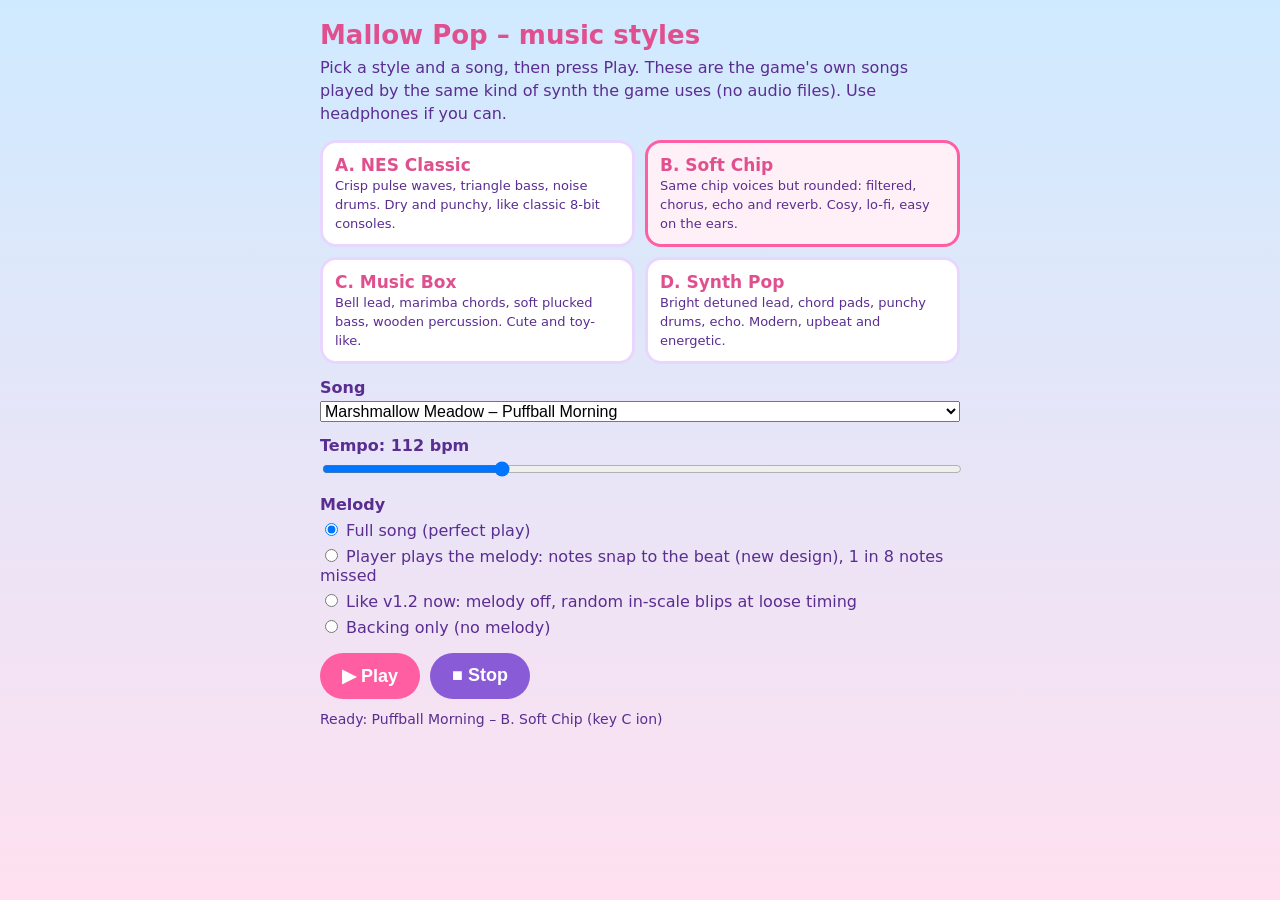
==== styles.html @ eaecdd63 "Mallow Pop playable build" ====
<!doctype html>
<html lang="en">
<head>
<meta charset="utf-8">
<meta name="viewport" content="width=device-width,initial-scale=1">
<title>Mallow Pop – music style preview</title>
<style>
  body { margin: 0; font-family: system-ui, sans-serif; background: linear-gradient(#cfeaff, #ffe0f0); color: #5a2d91; min-height: 100vh; }
  main { max-width: 640px; margin: 0 auto; padding: 20px 16px 40px; }
  h1 { color: #e0508f; margin: 0 0 4px; font-size: 26px; }
  p { margin: 6px 0 14px; line-height: 1.45; }
  .styles { display: grid; grid-template-columns: 1fr 1fr; gap: 10px; }
  .st { background: #fff; border: 3px solid #e9d6ff; border-radius: 16px; padding: 12px; cursor: pointer; }
  .st.on { border-color: #ff5fa2; background: #fff0f7; }
  .st b { display: block; font-size: 17px; color: #e0508f; }
  .st span { font-size: 13px; }
  label { display: block; margin: 14px 0 4px; font-weight: 700; }
  select, input[type=range] { width: 100%; font-size: 16px; }
  .row { display: flex; gap: 10px; margin-top: 16px; flex-wrap: wrap; }
  button { font-size: 18px; font-weight: 800; border: 0; border-radius: 99px; padding: 12px 22px; color: #fff; background: #ff5fa2; cursor: pointer; }
  button.alt { background: #8a5bd6; }
  .modes { display: flex; flex-direction: column; gap: 6px; margin-top: 6px; }
  .modes label { font-weight: 400; margin: 0; }
  #now { margin-top: 12px; font-size: 14px; min-height: 1.4em; }
  @media (max-width: 480px) { .styles { grid-template-columns: 1fr; } }
</style>
</head>
<body>
<main>
  <h1>Mallow Pop – music styles</h1>
  <p>Pick a style and a song, then press Play. These are the game's own songs played by the same kind of synth the game uses (no audio files). Use headphones if you can.</p>
  <div class="styles" id="styles"></div>

  <label for="song">Song</label>
  <select id="song"></select>

  <label for="bpm">Tempo: <span id="bpmv">112</span> bpm</label>
  <input id="bpm" type="range" min="90" max="170" step="2" value="112">

  <label>Melody</label>
  <div class="modes">
    <label><input type="radio" name="mode" value="full" checked> Full song (perfect play)</label>
    <label><input type="radio" name="mode" value="player"> Player plays the melody: notes snap to the beat (new design), 1 in 8 notes missed</label>
    <label><input type="radio" name="mode" value="old"> Like v1.2 now: melody off, random in-scale blips at loose timing</label>
    <label><input type="radio" name="mode" value="backing"> Backing only (no melody)</label>
  </div>

  <div class="row">
    <button id="play">▶ Play</button>
    <button id="stop" class="alt">■ Stop</button>
  </div>
  <div id="now"></div>
</main>
<script>window.MP = window.MP || {};</script>
<script src="js/songs.js"></script>
<script>
(function () {
  var STYLES = [
    { id: 'nes', name: 'A. NES Classic', desc: 'Crisp pulse waves, triangle bass, noise drums. Dry and punchy, like classic 8-bit consoles.' },
    { id: 'soft', name: 'B. Soft Chip', desc: 'Same chip voices but rounded: filtered, chorus, echo and reverb. Cosy, lo-fi, easy on the ears.' },
    { id: 'box', name: 'C. Music Box', desc: 'Bell lead, marimba chords, soft plucked bass, wooden percussion. Cute and toy-like.' },
    { id: 'pop', name: 'D. Synth Pop', desc: 'Bright detuned lead, chord pads, punchy drums, echo. Modern, upbeat and energetic.' }
  ];
  var style = 'soft', ctx = null, master, dry, revSend, echoSend, timer = null, step = 0, nextT = 0, song = null, playing = false;

  function $(id) { return document.getElementById(id); }
  function midi(n) { return 440 * Math.pow(2, (n - 69) / 12); }
  function mode() { var r = document.querySelector('input[name=mode]:checked'); return r ? r.value : 'full'; }

  STYLES.forEach(function (s) {
    var d = document.createElement('div');
    d.className = 'st' + (s.id === style ? ' on' : '');
    d.innerHTML = '<b></b><span></span>';
    d.querySelector('b').textContent = s.name; d.querySelector('span').textContent = s.desc;
    d.onclick = function () { style = s.id; [].forEach.call(document.querySelectorAll('.st'), function (e) { e.classList.remove('on'); }); d.classList.add('on'); info(); };
    $('styles').appendChild(d);
  });
  var ZN = ['Marshmallow Meadow', 'Candy Clouds', 'Jelly Lake', 'Sprinkle Sky', 'Starlight Sundae', 'Rainbow Road'];
  MP.songs.list.forEach(function (s, i) {
    var o = document.createElement('option'); o.value = i; o.textContent = ZN[s.zone] + ' – ' + s.name; $('song').appendChild(o);
  });
  $('bpm').oninput = function () { $('bpmv').textContent = this.value; };

  function ensure() {
    if (ctx) return;
    ctx = new (window.AudioContext || window.webkitAudioContext)();
    master = ctx.createGain(); master.gain.value = 0.5;
    var comp = ctx.createDynamicsCompressor(); comp.threshold.value = -14; comp.ratio.value = 4;
    master.connect(comp); comp.connect(ctx.destination);
    var an = ctx.createAnalyser(); an.fftSize = 2048; comp.connect(an); window.__meter = function () { var b = new Float32Array(an.fftSize); an.getFloatTimeDomainData(b); var r = 0, pk = 0; for (var i = 0; i < b.length; i++) { r += b[i] * b[i]; pk = Math.max(pk, Math.abs(b[i])); } return [Math.sqrt(r / b.length), pk]; };
    dry = ctx.createGain(); dry.connect(master);
    // reverb: generated impulse response
    var len = ctx.sampleRate * 2.2, ir = ctx.createBuffer(2, len, ctx.sampleRate);
    for (var c = 0; c < 2; c++) { var ch = ir.getChannelData(c); for (var i = 0; i < len; i++) ch[i] = (Math.random() * 2 - 1) * Math.pow(1 - i / len, 3); }
    var conv = ctx.createConvolver(); conv.buffer = ir;
    revSend = ctx.createGain(); revSend.connect(conv); var rg = ctx.createGain(); rg.gain.value = 0.55; conv.connect(rg); rg.connect(master);
    // echo
    echoSend = ctx.createGain();
    var dl = ctx.createDelay(1), fb = ctx.createGain(), lp = ctx.createBiquadFilter();
    lp.type = 'lowpass'; lp.frequency.value = 3000; fb.gain.value = 0.32;
    echoSend.connect(dl); dl.connect(lp); lp.connect(fb); fb.connect(dl); lp.connect(master);
    echoSend.dl = dl;
  }

  var pulseCache = {};
  function pulse(duty) {
    if (pulseCache[duty]) return pulseCache[duty];
    var n = 32, re = new Float32Array(n), im = new Float32Array(n);
    // Fourier series of a pulse wave with the given duty cycle
    for (var k = 1; k < n; k++) { re[k] = Math.sin(2 * Math.PI * k * duty) / (k * Math.PI); im[k] = (1 - Math.cos(2 * Math.PI * k * duty)) / (k * Math.PI); }
    return (pulseCache[duty] = ctx.createPeriodicWave(re, im));
  }
  function sends(node, rev, echo) {
    node.connect(dry);
    if (rev) { var a = ctx.createGain(); a.gain.value = rev; node.connect(a); a.connect(revSend); }
    if (echo) { var b = ctx.createGain(); b.gain.value = echo; node.connect(b); b.connect(echoSend); }
  }
  function osc(type, f, t, dur, vol, o) {
    o = o || {};
    var g = ctx.createGain(), s = ctx.createOscillator(), out = g;
    if (type.duty) s.setPeriodicWave(pulse(type.duty)); else s.type = type;
    s.frequency.setValueAtTime(f, t);
    if (o.slide) s.frequency.exponentialRampToValueAtTime(o.slide, t + (o.slideT || dur));
    if (o.detune) s.detune.value = o.detune;
    if (o.vib) { var l = ctx.createOscillator(), lg = ctx.createGain(); l.frequency.value = 5.5; lg.gain.value = f * o.vib; l.connect(lg); lg.connect(s.frequency); l.start(t + 0.12); l.stop(t + dur + 0.3); }
    var a = o.att || 0.005, r = o.rel || 0.05, sus = o.sus != null ? o.sus : 1;
    g.gain.setValueAtTime(0.0001, t);
    g.gain.linearRampToValueAtTime(vol, t + a);
    if (o.decay) g.gain.exponentialRampToValueAtTime(Math.max(0.0001, vol * sus), t + a + o.decay);
    g.gain.setValueAtTime(Math.max(0.0001, vol * (o.decay ? sus : 1)), t + Math.max(a, dur));
    g.gain.exponentialRampToValueAtTime(0.0001, t + Math.max(a, dur) + r);
    if (o.lp) { var f2 = ctx.createBiquadFilter(); f2.type = 'lowpass'; f2.frequency.setValueAtTime(o.lp, t); if (o.lpEnd) f2.frequency.exponentialRampToValueAtTime(o.lpEnd, t + dur); f2.Q.value = o.q || 0.7; g.connect(f2); out = f2; }
    s.connect(g); s.start(t); s.stop(t + Math.max(a, dur) + r + 0.05);
    return out;
  }
  var noiseBuf = null;
  function noise(t, dur, vol, f, type, rev) {
    if (!noiseBuf) { noiseBuf = ctx.createBuffer(1, ctx.sampleRate, ctx.sampleRate); var d = noiseBuf.getChannelData(0); for (var i = 0; i < d.length; i++) d[i] = Math.random() * 2 - 1; }
    var s = ctx.createBufferSource(), g = ctx.createGain(), fl = ctx.createBiquadFilter();
    s.buffer = noiseBuf; fl.type = type || 'highpass'; fl.frequency.value = f;
    g.gain.setValueAtTime(vol, t); g.gain.exponentialRampToValueAtTime(0.0001, t + dur);
    s.connect(fl); fl.connect(g); sends(g, rev || 0, 0); s.start(t, Math.random() * 0.5); s.stop(t + dur + 0.02);
  }
  function fm(f, t, dur, vol, ratio, index, rev, echo) {
    var c = ctx.createOscillator(), m = ctx.createOscillator(), mg = ctx.createGain(), g = ctx.createGain();
    c.type = 'sine'; m.type = 'sine'; c.frequency.value = f; m.frequency.value = f * ratio;
    mg.gain.setValueAtTime(f * index, t); mg.gain.exponentialRampToValueAtTime(f * 0.05, t + dur);
    m.connect(mg); mg.connect(c.frequency);
    g.gain.setValueAtTime(0.0001, t); g.gain.linearRampToValueAtTime(vol, t + 0.004); g.gain.exponentialRampToValueAtTime(0.0001, t + dur);
    c.connect(g); sends(g, rev, echo);
    c.start(t); m.start(t); c.stop(t + dur + 0.05); m.stop(t + dur + 0.05);
  }

  // one voice per role and style
  function lead(n, t, d) {
    var f = midi(n);
    if (style === 'nes') sends(osc({ duty: 0.25 }, f, t, d * 0.9, 0.16, { vib: 0.004, rel: 0.03 }), 0, 0);
    else if (style === 'soft') {
      var a = osc({ duty: 0.5 }, f, t, d * 0.95, 0.12, { att: 0.02, vib: 0.006, lp: 2400, rel: 0.12 });
      var b = osc({ duty: 0.5 }, f, t, d * 0.95, 0.06, { att: 0.02, detune: 9, lp: 2400, rel: 0.12 });
      sends(a, 0.35, 0.22); sends(b, 0.35, 0.22);
    } else if (style === 'box') { fm(f * 2, t, Math.max(0.9, d * 1.5), 0.17, 3.5, 2.2, 0.45, 0.2); fm(f * 4, t, 0.35, 0.03, 1, 1, 0.3, 0); }
    else {
      sends(osc('sawtooth', f, t, d * 0.9, 0.07, { detune: -8, att: 0.01, lp: 4500, lpEnd: 1800, rel: 0.1, vib: 0.004 }), 0.3, 0.3);
      sends(osc('sawtooth', f, t, d * 0.9, 0.07, { detune: 8, att: 0.01, lp: 4500, lpEnd: 1800, rel: 0.1 }), 0.3, 0.3);
    }
  }
  function bass(n, t, d) {
    var f = midi(n);
    if (style === 'nes') sends(osc('triangle', f, t, d * 0.9, 0.3, { rel: 0.02 }), 0, 0);
    else if (style === 'soft') { sends(osc('triangle', f, t, d * 0.9, 0.28, { att: 0.01, rel: 0.08 }), 0.08, 0); sends(osc('sine', f / 2, t, d * 0.9, 0.18, { att: 0.01, rel: 0.08 }), 0, 0); }
    else if (style === 'box') sends(osc('sine', f, t, Math.min(d, 0.5), 0.36, { decay: 0.35, sus: 0.2, rel: 0.12 }), 0.15, 0);
    else { sends(osc({ duty: 0.5 }, f, t, d * 0.8, 0.12, { lp: 900, rel: 0.04 }), 0, 0); sends(osc('sine', f / 2, t, d * 0.8, 0.2, { rel: 0.04 }), 0, 0); }
  }
  function arp(n, t, d) {
    var f = midi(n);
    if (style === 'nes') sends(osc({ duty: 0.125 }, f, t, d * 0.7, 0.045, { rel: 0.02 }), 0, 0);
    else if (style === 'soft') sends(osc('triangle', f, t, d * 0.8, 0.05, { att: 0.005, lp: 3000, rel: 0.08 }), 0.4, 0.15);
    else if (style === 'box') fm(f, t, 0.45, 0.07, 4, 1.2, 0.35, 0);
    else sends(osc({ duty: 0.25 }, f, t, d * 0.6, 0.035, { lp: 3500, rel: 0.05 }), 0.25, 0.3);
  }
  function pad(pcs, root, t, dur) {
    if (style !== 'pop' && style !== 'soft') return;
    pcs.forEach(function (pc) {
      var f = midi(48 + ((pc + 12) % 12) + 12);
      if (style === 'pop') sends(osc('sawtooth', f, t, dur, 0.025, { att: 0.25, lp: 1600, rel: 0.4, detune: 6 }), 0.5, 0);
      else sends(osc('triangle', f, t, dur, 0.03, { att: 0.3, rel: 0.5 }), 0.6, 0);
    });
  }
  function drums(d, t, big) {
    var v = style === 'box' ? 0.6 : style === 'soft' ? 0.75 : 1;
    if (d & 1) {
      if (style === 'box') sends(osc('sine', 120, t, 0.12, 0.35, { slide: 60, slideT: 0.1 }), 0.1, 0);
      else sends(osc('sine', style === 'pop' ? 160 : 150, t, 0.16, 0.8 * v, { slide: 42, slideT: 0.14 }), 0, 0);
    }
    if (d & 2) {
      if (style === 'box') { sends(osc('sine', 820, t, 0.06, 0.12, { slide: 600, slideT: 0.05 }), 0.2, 0); noise(t, 0.05, 0.06, 3000, 'bandpass', 0.2); }
      else { noise(t, 0.13, 0.28 * v, style === 'pop' ? 1600 : 2200, 'highpass', style === 'nes' ? 0 : 0.3); sends(osc('triangle', 190, t, 0.07, 0.2 * v, { slide: 140 }), 0, 0); }
    }
    if (d & 4) noise(t, style === 'box' ? 0.03 : 0.035, (style === 'box' ? 0.04 : 0.08) * v, style === 'box' ? 6000 : 8000, 'highpass', 0);
    if (d & 8) noise(t, 0.14, 0.07 * v, 7000, 'highpass', 0.1);
    if ((d & 16) && big) noise(t, 0.6, 0.08 * v, 5000, 'highpass', 0.4);
  }

  var rng = 1;
  function rnd() { rng = (rng * 16807) % 2147483647; return rng / 2147483647; }
  function schedule() {
    var bpm = +$('bpm').value, sp = 60 / bpm / 4, m = mode();
    echoSend.dl.delayTime.value = sp * 3;
    while (nextT < ctx.currentTime + 0.15) {
      var i = step % song.steps, t = nextT, s = song;
      if (i % 8 === 0) { var ci = Math.floor(i / 8); if (s.chordPcs[ci]) pad(s.chordPcs[ci], s.tonic, t, sp * 8 * 0.98); }
      if (s.bass[i]) bass(s.bass[i], t, s.bassDur[i] * sp);
      if (s.arp[i]) arp(s.arp[i], t, s.arpDur[i] * sp);
      if (s.drum[i]) drums(s.drum[i], t, i % 64 === 0);
      if (s.lead[i]) {
        if (m === 'full') lead(s.lead[i], t, s.leadDur[i] * sp);
        else if (m === 'player') { if (rnd() > 0.125) lead(s.lead[i], t, s.leadDur[i] * sp); }
        else if (m === 'old' && rnd() < 0.6) {
          var pen = s.penta, nn = s.tonic + 12 + pen[(rnd() * pen.length) | 0];
          var off = (rnd() - 0.5) * 0.12;
          sends(osc('square', midi(nn), Math.max(ctx.currentTime, t + off), 0.08, 0.06, { rel: 0.03 }), 0, 0);
        }
      }
      nextT += sp; step++;
    }
  }
  function info() {
    if (!song) return;
    var st = STYLES.filter(function (x) { return x.id === style; })[0];
    $('now').textContent = (playing ? 'Playing: ' : 'Ready: ') + song.name + ' – ' + st.name + ' (key ' + ['C', 'C#', 'D', 'Eb', 'E', 'F', 'F#', 'G', 'Ab', 'A', 'Bb', 'B'][song.key] + ' ' + song.mode + ')';
  }
  $('play').onclick = function () {
    ensure(); if (ctx.state === 'suspended') ctx.resume();
    song = MP.songs.list[+$('song').value]; step = 0; rng = 7; nextT = ctx.currentTime + 0.1; playing = true;
    clearInterval(timer); timer = setInterval(schedule, 25); schedule(); info();
  };
  $('stop').onclick = function () { clearInterval(timer); timer = null; playing = false; info(); };
  $('song').onchange = function () { if (playing) $('play').onclick(); };
  song = MP.songs.list[0]; info();
})();
</script>
</body>
</html>
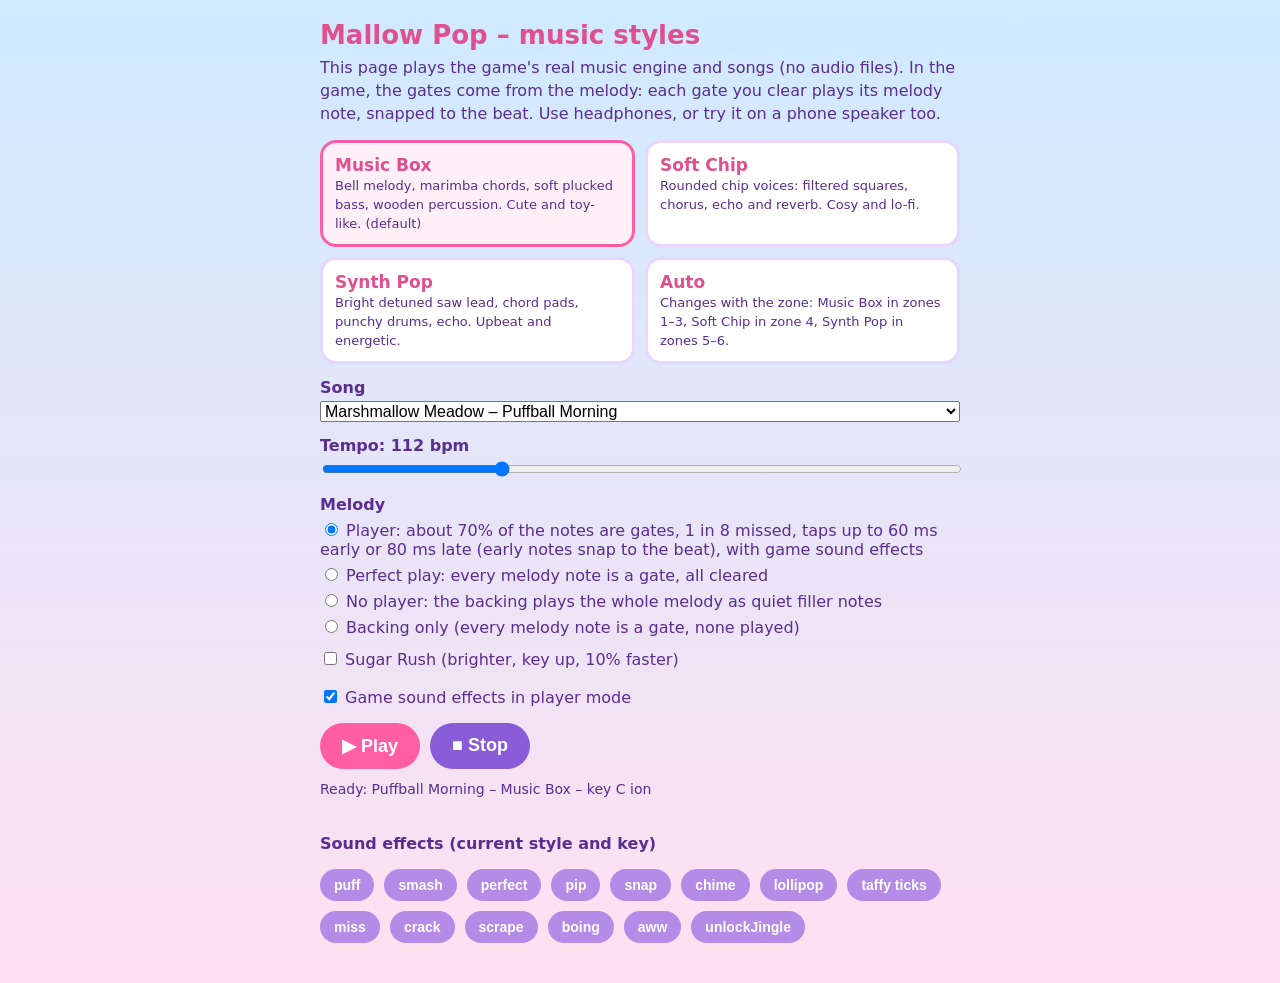
==== commit 1f1864e1: "Mallow Pop playable build" ====
--- a/styles.html
+++ b/styles.html
@@ -19,16 +19,21 @@
   .row { display: flex; gap: 10px; margin-top: 16px; flex-wrap: wrap; }
   button { font-size: 18px; font-weight: 800; border: 0; border-radius: 99px; padding: 12px 22px; color: #fff; background: #ff5fa2; cursor: pointer; }
   button.alt { background: #8a5bd6; }
+  .fx button { font-size: 14px; padding: 8px 14px; background: #b58be8; }
   .modes { display: flex; flex-direction: column; gap: 6px; margin-top: 6px; }
-  .modes label { font-weight: 400; margin: 0; }
-  #now { margin-top: 12px; font-size: 14px; min-height: 1.4em; }
+  .modes label, .opts label { font-weight: 400; margin: 0; }
+  .opts { display: flex; gap: 18px; flex-wrap: wrap; margin-top: 12px; }
+  #now { margin-top: 12px; font-size: 14px; min-height: 2.8em; }
+  #err { color: #c0392b; font-weight: 700; }
   @media (max-width: 480px) { .styles { grid-template-columns: 1fr; } }
 </style>
 </head>
 <body>
 <main>
   <h1>Mallow Pop – music styles</h1>
-  <p>Pick a style and a song, then press Play. These are the game's own songs played by the same kind of synth the game uses (no audio files). Use headphones if you can.</p>
+  <p>This page plays the game's real music engine and songs (no audio files). In the game, the gates come from the
+    melody: each gate you clear plays its melody note, snapped to the beat. Use headphones, or try it on a phone speaker too.</p>
+  <div id="err"></div>
   <div class="styles" id="styles"></div>
 
   <label for="song">Song</label>
@@ -39,10 +44,14 @@
 
   <label>Melody</label>
   <div class="modes">
-    <label><input type="radio" name="mode" value="full" checked> Full song (perfect play)</label>
-    <label><input type="radio" name="mode" value="player"> Player plays the melody: notes snap to the beat (new design), 1 in 8 notes missed</label>
-    <label><input type="radio" name="mode" value="old"> Like v1.2 now: melody off, random in-scale blips at loose timing</label>
-    <label><input type="radio" name="mode" value="backing"> Backing only (no melody)</label>
+    <label><input type="radio" name="mode" value="player" checked> Player: about 70% of the notes are gates, 1 in 8 missed, taps up to 60 ms early or 80 ms late (early notes snap to the beat), with game sound effects</label>
+    <label><input type="radio" name="mode" value="perfect"> Perfect play: every melody note is a gate, all cleared</label>
+    <label><input type="radio" name="mode" value="full"> No player: the backing plays the whole melody as quiet filler notes</label>
+    <label><input type="radio" name="mode" value="backing"> Backing only (every melody note is a gate, none played)</label>
+  </div>
+  <div class="opts">
+    <label><input type="checkbox" id="rush"> Sugar Rush (brighter, key up, 10% faster)</label>
+    <label><input type="checkbox" id="sfx" checked> Game sound effects in player mode</label>
   </div>
 
   <div class="row">
@@ -50,194 +59,188 @@
     <button id="stop" class="alt">■ Stop</button>
   </div>
   <div id="now"></div>
+
+  <label>Sound effects (current style and key)</label>
+  <div class="row fx" id="fx"></div>
 </main>
 <script>window.MP = window.MP || {};</script>
-<script src="js/songs.js"></script>
 <script>
 (function () {
-  var STYLES = [
-    { id: 'nes', name: 'A. NES Classic', desc: 'Crisp pulse waves, triangle bass, noise drums. Dry and punchy, like classic 8-bit consoles.' },
-    { id: 'soft', name: 'B. Soft Chip', desc: 'Same chip voices but rounded: filtered, chorus, echo and reverb. Cosy, lo-fi, easy on the ears.' },
-    { id: 'box', name: 'C. Music Box', desc: 'Bell lead, marimba chords, soft plucked bass, wooden percussion. Cute and toy-like.' },
-    { id: 'pop', name: 'D. Synth Pop', desc: 'Bright detuned lead, chord pads, punchy drums, echo. Modern, upbeat and energetic.' }
-  ];
-  var style = 'soft', ctx = null, master, dry, revSend, echoSend, timer = null, step = 0, nextT = 0, song = null, playing = false;
-
-  function $(id) { return document.getElementById(id); }
-  function midi(n) { return 440 * Math.pow(2, (n - 69) / 12); }
-  function mode() { var r = document.querySelector('input[name=mode]:checked'); return r ? r.value : 'full'; }
-
-  STYLES.forEach(function (s) {
-    var d = document.createElement('div');
-    d.className = 'st' + (s.id === style ? ' on' : '');
-    d.innerHTML = '<b></b><span></span>';
-    d.querySelector('b').textContent = s.name; d.querySelector('span').textContent = s.desc;
-    d.onclick = function () { style = s.id; [].forEach.call(document.querySelectorAll('.st'), function (e) { e.classList.remove('on'); }); d.classList.add('on'); info(); };
-    $('styles').appendChild(d);
-  });
-  var ZN = ['Marshmallow Meadow', 'Candy Clouds', 'Jelly Lake', 'Sprinkle Sky', 'Starlight Sundae', 'Rainbow Road'];
-  MP.songs.list.forEach(function (s, i) {
-    var o = document.createElement('option'); o.value = i; o.textContent = ZN[s.zone] + ' – ' + s.name; $('song').appendChild(o);
-  });
-  $('bpm').oninput = function () { $('bpmv').textContent = this.value; };
-
-  function ensure() {
-    if (ctx) return;
-    ctx = new (window.AudioContext || window.webkitAudioContext)();
-    master = ctx.createGain(); master.gain.value = 0.5;
-    var comp = ctx.createDynamicsCompressor(); comp.threshold.value = -14; comp.ratio.value = 4;
-    master.connect(comp); comp.connect(ctx.destination);
-    var an = ctx.createAnalyser(); an.fftSize = 2048; comp.connect(an); window.__meter = function () { var b = new Float32Array(an.fftSize); an.getFloatTimeDomainData(b); var r = 0, pk = 0; for (var i = 0; i < b.length; i++) { r += b[i] * b[i]; pk = Math.max(pk, Math.abs(b[i])); } return [Math.sqrt(r / b.length), pk]; };
-    dry = ctx.createGain(); dry.connect(master);
-    // reverb: generated impulse response
-    var len = ctx.sampleRate * 2.2, ir = ctx.createBuffer(2, len, ctx.sampleRate);
-    for (var c = 0; c < 2; c++) { var ch = ir.getChannelData(c); for (var i = 0; i < len; i++) ch[i] = (Math.random() * 2 - 1) * Math.pow(1 - i / len, 3); }
-    var conv = ctx.createConvolver(); conv.buffer = ir;
-    revSend = ctx.createGain(); revSend.connect(conv); var rg = ctx.createGain(); rg.gain.value = 0.55; conv.connect(rg); rg.connect(master);
-    // echo
-    echoSend = ctx.createGain();
-    var dl = ctx.createDelay(1), fb = ctx.createGain(), lp = ctx.createBiquadFilter();
-    lp.type = 'lowpass'; lp.frequency.value = 3000; fb.gain.value = 0.32;
-    echoSend.connect(dl); dl.connect(lp); lp.connect(fb); fb.connect(dl); lp.connect(master);
-    echoSend.dl = dl;
+  // load the engine from js/ (deployed next to the game) or ../game/js/ (local checkout)
+  var files = ['songs.js', 'audio.js'], bases = ['js/', '../game/js/'];
+  function load(i, b) {
+    if (i >= files.length) { init(); return; }
+    var s = document.createElement('script');
+    s.src = bases[b] + files[i];
+    s.onload = function () { load(i + 1, b); };
+    s.onerror = function () {
+      s.parentNode.removeChild(s);
+      if (b + 1 < bases.length) load(i, b + 1);
+      else document.getElementById('err').textContent = 'Could not load the game scripts (' + files[i] + ').';
+    };
+    document.head.appendChild(s);
   }
-
-  var pulseCache = {};
-  function pulse(duty) {
-    if (pulseCache[duty]) return pulseCache[duty];
-    var n = 32, re = new Float32Array(n), im = new Float32Array(n);
-    // Fourier series of a pulse wave with the given duty cycle
-    for (var k = 1; k < n; k++) { re[k] = Math.sin(2 * Math.PI * k * duty) / (k * Math.PI); im[k] = (1 - Math.cos(2 * Math.PI * k * duty)) / (k * Math.PI); }
-    return (pulseCache[duty] = ctx.createPeriodicWave(re, im));
-  }
-  function sends(node, rev, echo) {
-    node.connect(dry);
-    if (rev) { var a = ctx.createGain(); a.gain.value = rev; node.connect(a); a.connect(revSend); }
-    if (echo) { var b = ctx.createGain(); b.gain.value = echo; node.connect(b); b.connect(echoSend); }
-  }
-  function osc(type, f, t, dur, vol, o) {
-    o = o || {};
-    var g = ctx.createGain(), s = ctx.createOscillator(), out = g;
-    if (type.duty) s.setPeriodicWave(pulse(type.duty)); else s.type = type;
-    s.frequency.setValueAtTime(f, t);
-    if (o.slide) s.frequency.exponentialRampToValueAtTime(o.slide, t + (o.slideT || dur));
-    if (o.detune) s.detune.value = o.detune;
-    if (o.vib) { var l = ctx.createOscillator(), lg = ctx.createGain(); l.frequency.value = 5.5; lg.gain.value = f * o.vib; l.connect(lg); lg.connect(s.frequency); l.start(t + 0.12); l.stop(t + dur + 0.3); }
-    var a = o.att || 0.005, r = o.rel || 0.05, sus = o.sus != null ? o.sus : 1;
-    g.gain.setValueAtTime(0.0001, t);
-    g.gain.linearRampToValueAtTime(vol, t + a);
-    if (o.decay) g.gain.exponentialRampToValueAtTime(Math.max(0.0001, vol * sus), t + a + o.decay);
-    g.gain.setValueAtTime(Math.max(0.0001, vol * (o.decay ? sus : 1)), t + Math.max(a, dur));
-    g.gain.exponentialRampToValueAtTime(0.0001, t + Math.max(a, dur) + r);
-    if (o.lp) { var f2 = ctx.createBiquadFilter(); f2.type = 'lowpass'; f2.frequency.setValueAtTime(o.lp, t); if (o.lpEnd) f2.frequency.exponentialRampToValueAtTime(o.lpEnd, t + dur); f2.Q.value = o.q || 0.7; g.connect(f2); out = f2; }
-    s.connect(g); s.start(t); s.stop(t + Math.max(a, dur) + r + 0.05);
-    return out;
-  }
-  var noiseBuf = null;
-  function noise(t, dur, vol, f, type, rev) {
-    if (!noiseBuf) { noiseBuf = ctx.createBuffer(1, ctx.sampleRate, ctx.sampleRate); var d = noiseBuf.getChannelData(0); for (var i = 0; i < d.length; i++) d[i] = Math.random() * 2 - 1; }
-    var s = ctx.createBufferSource(), g = ctx.createGain(), fl = ctx.createBiquadFilter();
-    s.buffer = noiseBuf; fl.type = type || 'highpass'; fl.frequency.value = f;
-    g.gain.setValueAtTime(vol, t); g.gain.exponentialRampToValueAtTime(0.0001, t + dur);
-    s.connect(fl); fl.connect(g); sends(g, rev || 0, 0); s.start(t, Math.random() * 0.5); s.stop(t + dur + 0.02);
-  }
-  function fm(f, t, dur, vol, ratio, index, rev, echo) {
-    var c = ctx.createOscillator(), m = ctx.createOscillator(), mg = ctx.createGain(), g = ctx.createGain();
-    c.type = 'sine'; m.type = 'sine'; c.frequency.value = f; m.frequency.value = f * ratio;
-    mg.gain.setValueAtTime(f * index, t); mg.gain.exponentialRampToValueAtTime(f * 0.05, t + dur);
-    m.connect(mg); mg.connect(c.frequency);
-    g.gain.setValueAtTime(0.0001, t); g.gain.linearRampToValueAtTime(vol, t + 0.004); g.gain.exponentialRampToValueAtTime(0.0001, t + dur);
-    c.connect(g); sends(g, rev, echo);
-    c.start(t); m.start(t); c.stop(t + dur + 0.05); m.stop(t + dur + 0.05);
-  }
-
-  // one voice per role and style
-  function lead(n, t, d) {
-    var f = midi(n);
-    if (style === 'nes') sends(osc({ duty: 0.25 }, f, t, d * 0.9, 0.16, { vib: 0.004, rel: 0.03 }), 0, 0);
-    else if (style === 'soft') {
-      var a = osc({ duty: 0.5 }, f, t, d * 0.95, 0.12, { att: 0.02, vib: 0.006, lp: 2400, rel: 0.12 });
-      var b = osc({ duty: 0.5 }, f, t, d * 0.95, 0.06, { att: 0.02, detune: 9, lp: 2400, rel: 0.12 });
-      sends(a, 0.35, 0.22); sends(b, 0.35, 0.22);
-    } else if (style === 'box') { fm(f * 2, t, Math.max(0.9, d * 1.5), 0.17, 3.5, 2.2, 0.45, 0.2); fm(f * 4, t, 0.35, 0.03, 1, 1, 0.3, 0); }
-    else {
-      sends(osc('sawtooth', f, t, d * 0.9, 0.07, { detune: -8, att: 0.01, lp: 4500, lpEnd: 1800, rel: 0.1, vib: 0.004 }), 0.3, 0.3);
-      sends(osc('sawtooth', f, t, d * 0.9, 0.07, { detune: 8, att: 0.01, lp: 4500, lpEnd: 1800, rel: 0.1 }), 0.3, 0.3);
-    }
-  }
-  function bass(n, t, d) {
-    var f = midi(n);
-    if (style === 'nes') sends(osc('triangle', f, t, d * 0.9, 0.3, { rel: 0.02 }), 0, 0);
-    else if (style === 'soft') { sends(osc('triangle', f, t, d * 0.9, 0.28, { att: 0.01, rel: 0.08 }), 0.08, 0); sends(osc('sine', f / 2, t, d * 0.9, 0.18, { att: 0.01, rel: 0.08 }), 0, 0); }
-    else if (style === 'box') sends(osc('sine', f, t, Math.min(d, 0.5), 0.36, { decay: 0.35, sus: 0.2, rel: 0.12 }), 0.15, 0);
-    else { sends(osc({ duty: 0.5 }, f, t, d * 0.8, 0.12, { lp: 900, rel: 0.04 }), 0, 0); sends(osc('sine', f / 2, t, d * 0.8, 0.2, { rel: 0.04 }), 0, 0); }
-  }
-  function arp(n, t, d) {
-    var f = midi(n);
-    if (style === 'nes') sends(osc({ duty: 0.125 }, f, t, d * 0.7, 0.045, { rel: 0.02 }), 0, 0);
-    else if (style === 'soft') sends(osc('triangle', f, t, d * 0.8, 0.05, { att: 0.005, lp: 3000, rel: 0.08 }), 0.4, 0.15);
-    else if (style === 'box') fm(f, t, 0.45, 0.07, 4, 1.2, 0.35, 0);
-    else sends(osc({ duty: 0.25 }, f, t, d * 0.6, 0.035, { lp: 3500, rel: 0.05 }), 0.25, 0.3);
-  }
-  function pad(pcs, root, t, dur) {
-    if (style !== 'pop' && style !== 'soft') return;
-    pcs.forEach(function (pc) {
-      var f = midi(48 + ((pc + 12) % 12) + 12);
-      if (style === 'pop') sends(osc('sawtooth', f, t, dur, 0.025, { att: 0.25, lp: 1600, rel: 0.4, detune: 6 }), 0.5, 0);
-      else sends(osc('triangle', f, t, dur, 0.03, { att: 0.3, rel: 0.5 }), 0.6, 0);
+  load(0, 0);
+
+  function init() {
+    var A = MP.audio, SONGS = MP.songs;
+    var STYLES = [
+      { id: 'box', name: 'Music Box', desc: 'Bell melody, marimba chords, soft plucked bass, wooden percussion. Cute and toy-like. (default)' },
+      { id: 'soft', name: 'Soft Chip', desc: 'Rounded chip voices: filtered squares, chorus, echo and reverb. Cosy and lo-fi.' },
+      { id: 'pop', name: 'Synth Pop', desc: 'Bright detuned saw lead, chord pads, punchy drums, echo. Upbeat and energetic.' },
+      { id: 'auto', name: 'Auto', desc: 'Changes with the zone: Music Box in zones 1–3, Soft Chip in zone 4, Synth Pop in zones 5–6.' }
+    ];
+    var ZN = ['Marshmallow Meadow', 'Candy Clouds', 'Jelly Lake', 'Sprinkle Sky', 'Starlight Sundae', 'Rainbow Road'];
+    var ZBPM = [100, 112, 124, 136, 148, 160];
+    var NAMES = { box: 'Music Box', soft: 'Soft Chip', pop: 'Synth Pop' };
+    var style = 'box', song = null, playing = false, timer = null;
+    var t0 = 0, bpm = 112, segs = [], scan = 0, events = [], stats = { hit: 0, miss: 0, fill: 0 };
+    var seed = 7;
+    function $(id) { return document.getElementById(id); }
+    function rnd() { seed = (seed * 16807) % 2147483647; return seed / 2147483647; }
+    function mode() { var r = document.querySelector('input[name=mode]:checked'); return r ? r.value : 'player'; }
+
+    STYLES.forEach(function (s) {
+      var d = document.createElement('div');
+      d.className = 'st' + (s.id === style ? ' on' : '');
+      d.innerHTML = '<b></b><span></span>';
+      d.querySelector('b').textContent = s.name; d.querySelector('span').textContent = s.desc;
+      d.onclick = function () {
+        style = s.id;
+        [].forEach.call(document.querySelectorAll('.st'), function (e) { e.classList.remove('on'); });
+        d.classList.add('on');
+        A.unlock();
+        if (song) A.setZone(song.zone);
+        if (playing) A.setStyle(style); // lands on the next bar line
+        else if (A.previewStyle) A.previewStyle(style); else A.setStyle(style);
+        info();
+      };
+      $('styles').appendChild(d);
+    });
+    SONGS.list.forEach(function (s, i) {
+      var o = document.createElement('option'); o.value = i; o.textContent = ZN[s.zone] + ' – ' + s.name; $('song').appendChild(o);
+    });
+    song = SONGS.list[0];
+
+    function curBpm() { return bpm * ($('rush').checked ? 1.1 : 1); }
+    function ctxNow() { return A.context ? A.context.currentTime : 0; }
+    function beatNow() { return (ctxNow() - t0) * curBpm() / 60; }
+    function songAt(k) { var s = segs[0]; for (var i = 0; i < segs.length; i++) if (segs[i].start <= k) s = segs[i]; return s; }
+    function timeOfBeat(b) { return t0 + b * 60 / curBpm(); }
+
+    $('bpm').oninput = function () {
+      var b = playing ? beatNow() : 0;
+      bpm = +this.value; $('bpmv').textContent = bpm;
+      if (playing) t0 = ctxNow() - b * 60 / curBpm(); // keep the beat continuous
+    };
+    $('rush').onchange = function () {
+      var b = playing ? beatNow() : 0, on = this.checked;
+      A.setRush(on);
+      if (playing) t0 = ctxNow() - b * 60 / curBpm();
+      if (on && playing) A.chime();
+      info();
+    };
+
+    // gates for steps up to 2 beats ahead: own them, plan the tap (or the miss)
+    function plan(limitStep) {
+      var m = mode();
+      while (scan <= limitStep) {
+        var k = scan++, sg = songAt(k), s = sg.song, i = ((k - sg.start) % s.steps + s.steps) % s.steps;
+        if (!s.lead[i] || m === 'full') continue;
+        var gate = m !== 'player' || rnd() < 0.7;
+        if (!gate) continue;
+        A.ownStep(k);
+        if (m === 'backing') continue;
+        var miss = m === 'player' && rnd() < 0.125;
+        var jit = m === 'player' ? (rnd() - 0.43) * 0.14 : -0.03;
+        var kinds = ['perfect', 'great', 'perfect', 'good', 'hole', 'great'];
+        events.push({ b: k / 4, jit: jit, k: k, m: s.lead[i], beats: s.leadDur[i] / 4, miss: miss, kind: m === 'perfect' ? 'perfect' : kinds[(k * 5) % kinds.length], type: 'gate' });
+        if (m === 'player' && $('sfx').checked && !miss) events.push({ b: k / 4, jit: -0.17, type: 'puff' });
+        if (m === 'player' && !miss && s.leadDur[i] >= 6) {
+          for (var h = 1; h * 0.5 < s.leadDur[i] / 4; h++) events.push({ b: k / 4 + h * 0.5, jit: 0.01, type: 'tick', n: h });
+        }
+      }
+    }
+
+    function fire(e) {
+      if (e.type === 'puff') { A.puff(); return; }
+      if (e.type === 'tick') { A.tickNote(e.b, e.n); return; }
+      if (e.miss) { A.missNote(e.k); stats.miss++; return; }
+      A.hitNote(e.k, e.m, e.beats, e.kind);
+      stats.hit++;
+      if (mode() === 'player' && $('sfx').checked) { if (e.kind !== 'hole') A.smash(3); if (e.kind === 'perfect') A.perfect(3); }
+    }
+
+    function tick() {
+      if (!playing) return;
+      var b = beatNow(), now = ctxNow();
+      plan(Math.floor((b + 2) * 4));
+      for (var i = 0; i < events.length; i++) {
+        var e = events[i];
+        if (timeOfBeat(e.b) + e.jit <= now) { events.splice(i, 1); i--; fire(e); }
+      }
+      if (b >= -0.05) A.musicTick(b, curBpm()); // from just before beat 0 (step 0 is in the lookahead)
+      if (((b * 4) | 0) % 8 === 0) info();
+    }
+
+    function info() {
+      if (!song) return;
+      var st = A.getActiveStyle ? A.getActiveStyle() : style;
+      var cur = playing ? songAt(Math.max(0, Math.floor(beatNow() * 4))).song : song;
+      $('now').textContent = (playing ? 'Playing: ' : 'Ready: ') + cur.name + ' – ' + (NAMES[st] || st) + (style === 'auto' ? ' (Auto, zone ' + (cur.zone + 1) + ')' : '') +
+        ' – key ' + ['C', 'C#', 'D', 'Eb', 'E', 'F', 'F#', 'G', 'Ab', 'A', 'Bb', 'B'][cur.key] + ' ' + cur.mode +
+        ($('rush').checked ? ' – Sugar Rush' : '') + (playing && mode() !== 'full' && mode() !== 'backing' ? ' – notes played ' + stats.hit + ', missed ' + stats.miss : '');
+    }
+
+    $('play').onclick = function () {
+      A.unlock();
+      var ctx = A.context;
+      if (!ctx) { $('err').textContent = 'WebAudio is not available in this browser.'; return; }
+      song = SONGS.list[+$('song').value];
+      A.stopMusic();
+      A.setZone(song.zone); A.setStyle(style); A.setLayer(song.zone); A.setRush($('rush').checked);
+      bpm = ZBPM[song.zone]; $('bpm').value = bpm; $('bpmv').textContent = bpm;
+      segs = [{ start: 0, song: song }]; scan = 0; events = []; stats = { hit: 0, miss: 0 }; seed = 7;
+      A.ownStep(-1000); // a new set of owned steps
+      A.queueSong(song.id, 0);
+      t0 = ctx.currentTime + 0.25;
+      A.startMusic();
+      playing = true;
+      clearInterval(timer); timer = setInterval(tick, 16); tick(); info();
+    };
+    $('stop').onclick = function () { playing = false; clearInterval(timer); timer = null; A.stopMusic(); events = []; info(); };
+    // changing the song while playing: switch exactly at the next bar line (as a new segment does in the game)
+    $('song').onchange = function () {
+      var ns = SONGS.list[+this.value];
+      if (!playing) { song = ns; info(); return; }
+      var startBeat = Math.ceil(beatNow() / 4 + 0.5) * 4, startK = startBeat * 4;
+      // gates already planned beyond the switch belong to the old song: drop them
+      events = events.filter(function (e) { return e.b < startBeat; });
+      scan = Math.min(scan, startK);
+      segs = segs.filter(function (s) { return s.start < startK; });
+      segs.push({ start: startK, song: ns });
+      A.queueSong(ns.id, startBeat);
+      A.setZone(ns.zone); A.setLayer(ns.zone);
+      song = ns;
+      info();
+    };
+    $('song').value = 0; info();
+
+    var FX = ['puff', 'smash', 'perfect', 'pip', 'snap', 'chime', 'lolliNote', 'tickNote', 'missNote', 'crack', 'scrape', 'boing', 'aww', 'unlockJingle'];
+    FX.forEach(function (n) {
+      var b = document.createElement('button');
+      b.textContent = n === 'tickNote' ? 'taffy ticks' : n === 'lolliNote' ? 'lollipop' : n === 'missNote' ? 'miss' : n;
+      b.onclick = function () {
+        A.unlock();
+        if (!playing) A.setStyle(style);
+        if (n === 'tickNote') { for (var j = 1; j <= 8; j++) (function (j) { setTimeout(function () { A.tickNote(null, j); }, (j - 1) * 150); })(j); }
+        else if (n === 'lolliNote') A.lolliNote();
+        else if (n === 'missNote') A.missNote(0);
+        else A[n](3);
+      };
+      $('fx').appendChild(b);
     });
   }
-  function drums(d, t, big) {
-    var v = style === 'box' ? 0.6 : style === 'soft' ? 0.75 : 1;
-    if (d & 1) {
-      if (style === 'box') sends(osc('sine', 120, t, 0.12, 0.35, { slide: 60, slideT: 0.1 }), 0.1, 0);
-      else sends(osc('sine', style === 'pop' ? 160 : 150, t, 0.16, 0.8 * v, { slide: 42, slideT: 0.14 }), 0, 0);
-    }
-    if (d & 2) {
-      if (style === 'box') { sends(osc('sine', 820, t, 0.06, 0.12, { slide: 600, slideT: 0.05 }), 0.2, 0); noise(t, 0.05, 0.06, 3000, 'bandpass', 0.2); }
-      else { noise(t, 0.13, 0.28 * v, style === 'pop' ? 1600 : 2200, 'highpass', style === 'nes' ? 0 : 0.3); sends(osc('triangle', 190, t, 0.07, 0.2 * v, { slide: 140 }), 0, 0); }
-    }
-    if (d & 4) noise(t, style === 'box' ? 0.03 : 0.035, (style === 'box' ? 0.04 : 0.08) * v, style === 'box' ? 6000 : 8000, 'highpass', 0);
-    if (d & 8) noise(t, 0.14, 0.07 * v, 7000, 'highpass', 0.1);
-    if ((d & 16) && big) noise(t, 0.6, 0.08 * v, 5000, 'highpass', 0.4);
-  }
-
-  var rng = 1;
-  function rnd() { rng = (rng * 16807) % 2147483647; return rng / 2147483647; }
-  function schedule() {
-    var bpm = +$('bpm').value, sp = 60 / bpm / 4, m = mode();
-    echoSend.dl.delayTime.value = sp * 3;
-    while (nextT < ctx.currentTime + 0.15) {
-      var i = step % song.steps, t = nextT, s = song;
-      if (i % 8 === 0) { var ci = Math.floor(i / 8); if (s.chordPcs[ci]) pad(s.chordPcs[ci], s.tonic, t, sp * 8 * 0.98); }
-      if (s.bass[i]) bass(s.bass[i], t, s.bassDur[i] * sp);
-      if (s.arp[i]) arp(s.arp[i], t, s.arpDur[i] * sp);
-      if (s.drum[i]) drums(s.drum[i], t, i % 64 === 0);
-      if (s.lead[i]) {
-        if (m === 'full') lead(s.lead[i], t, s.leadDur[i] * sp);
-        else if (m === 'player') { if (rnd() > 0.125) lead(s.lead[i], t, s.leadDur[i] * sp); }
-        else if (m === 'old' && rnd() < 0.6) {
-          var pen = s.penta, nn = s.tonic + 12 + pen[(rnd() * pen.length) | 0];
-          var off = (rnd() - 0.5) * 0.12;
-          sends(osc('square', midi(nn), Math.max(ctx.currentTime, t + off), 0.08, 0.06, { rel: 0.03 }), 0, 0);
-        }
-      }
-      nextT += sp; step++;
-    }
-  }
-  function info() {
-    if (!song) return;
-    var st = STYLES.filter(function (x) { return x.id === style; })[0];
-    $('now').textContent = (playing ? 'Playing: ' : 'Ready: ') + song.name + ' – ' + st.name + ' (key ' + ['C', 'C#', 'D', 'Eb', 'E', 'F', 'F#', 'G', 'Ab', 'A', 'Bb', 'B'][song.key] + ' ' + song.mode + ')';
-  }
-  $('play').onclick = function () {
-    ensure(); if (ctx.state === 'suspended') ctx.resume();
-    song = MP.songs.list[+$('song').value]; step = 0; rng = 7; nextT = ctx.currentTime + 0.1; playing = true;
-    clearInterval(timer); timer = setInterval(schedule, 25); schedule(); info();
-  };
-  $('stop').onclick = function () { clearInterval(timer); timer = null; playing = false; info(); };
-  $('song').onchange = function () { if (playing) $('play').onclick(); };
-  song = MP.songs.list[0]; info();
 })();
 </script>
 </body>
